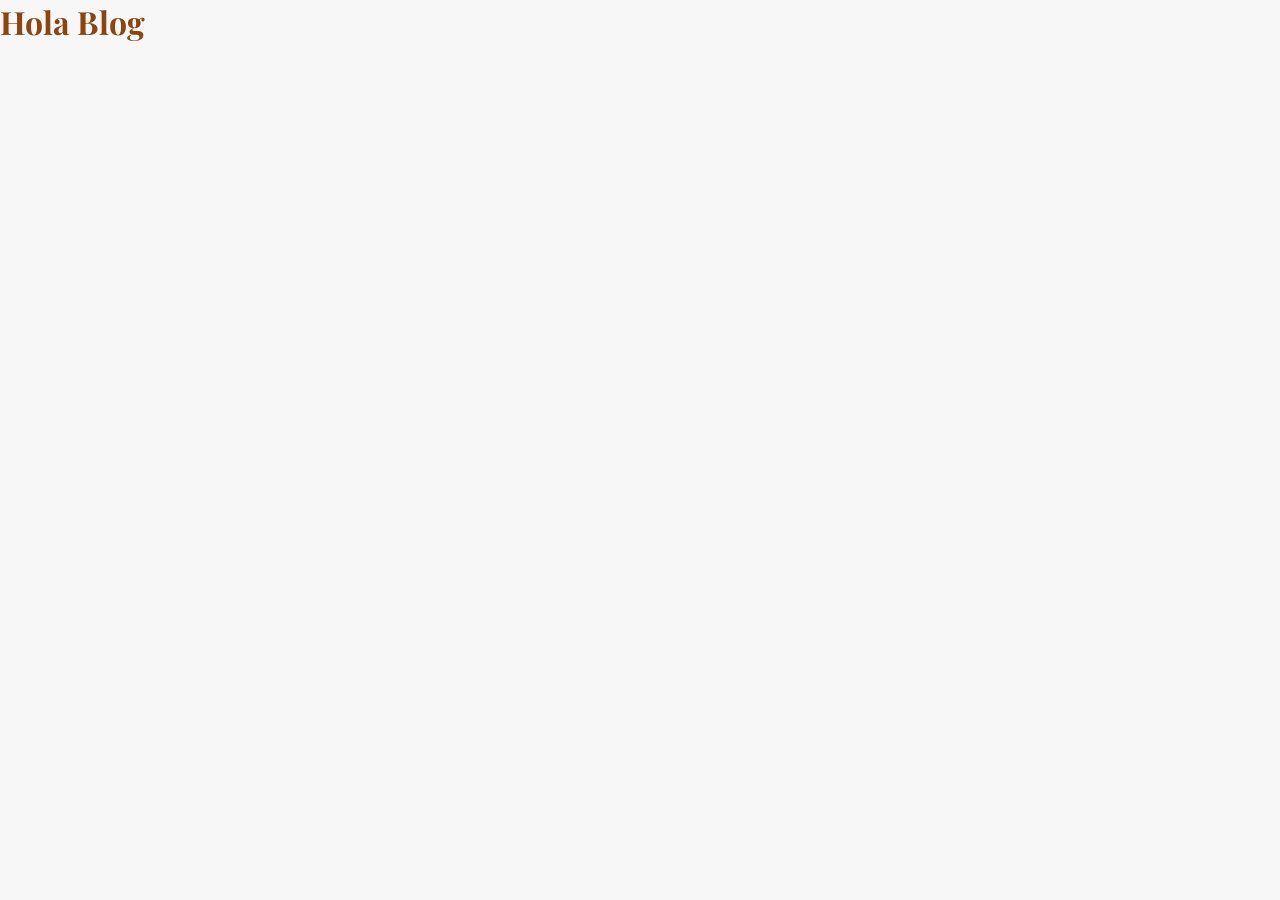
==== frontend/blog.html @ 18f4edf0 "feat: scaffold EV1 frontend pages Bare HTML skeletons for the 8 planned pages (index, productos, pro" ====
<html lang='es'>
<head>
    <meta charset='utf-8'>
    <meta name='viewport' content='width=device-width, initial-scale=1'>
    <title>Blog</title>
    <link rel='stylesheet' href='css/main.css'>
</head>
<body>
    <h1>Hola Blog</h1>
</body>
</html>
---- frontend/css/main.css ----
@import url('https://fonts.googleapis.com/css2?family=Montserrat:ital,wght@0,100..900;1,100..900&display=swap');
@import url('https://fonts.googleapis.com/css2?family=Montserrat:ital,wght@0,100..900;1,100..900&family=Playfair+Display:ital,wght@0,400..900;1,400..900&display=swap');

:root {
  --bg: #F7F7F7;
  --surface: #FFFFFF;
  --border: #E0DCCB;
  --danger: #B3261E;

  /* botones, enlaces, y elementos interactivos */
  --acc-ve: #2E8B57;
  --acc-ve-dark: #256E46;
  /* ofertas especiales y promociones */
  --acc-am: #FFD700;
  /* títulos y subtítulos */
  --acc-mc: #8B4513;

  --primary-font: 'Montserrat', sans-serif;
  --header-font: 'Playfair Display', serif;

  --primary-font-color: #333333;

  /* descripciones de productos y texto secundario */
  --secondary-font-color: #666666;

}

*, *::before, *::after {
    box-sizing: border-box;
}

body {
    margin: 0;
    background-color: var(--bg);
    color: var(--primary-font-color);
    font-family: var(--primary-font);
}

h1, h2, h3 {
    font-family: var(--header-font);
    color: var(--acc-mc);
    text-wrap: balance;
    margin: 0 0 0.5rem;
}

p {
    color: var(--primary-font-color);
    line-height: 1.55;
}

.descripcion, .txt-secundario {
    color: var(--secondary-font-color);
}

a {
    color: var(--acc-ve);
}

#sale, .promo {
    color: var(--acc-am);
}

.title, .subtitle {
    color: var(--acc-mc);
}

.container {
    width: min(1100px, 100% - 3rem);
    margin-inline: auto;
}

/* TODO: botones (.btn, .btn-primary, .btn-sm, .link-btn) */

/* TODO: encabezado (.site-header, .header-inner, .logo, .main-nav, .cart-count, .auth-actions) */

/* TODO: pie de página (.site-footer, .footer-inner, .footer-brand) */

/* TODO: hero de portada (.hero, .hero-inner, .eyebrow) */

/* TODO: categorías / misión-visión (.grid-categorias, .categoria-card, .mision-vision) */

/* TODO: catálogo de productos (.filtros, .grid-productos, .producto-card, .producto-info) */

/* TODO: detalle de producto (.detalle-producto, .detalle-imagen, .form-agregar-carrito) */

/* TODO: formularios (.formulario-pagina, .formulario, .campo, .error, .form-mensaje) */

/* TODO: carrito (.carrito-lista, .carrito-item, .carrito-resumen, .carrito-total, .btn-quitar) */

/* TODO: mapa de tiendas en Nosotros (.mapa) */

/* TODO: responsive (media query para detalle de producto y carrito en pantallas chicas) */
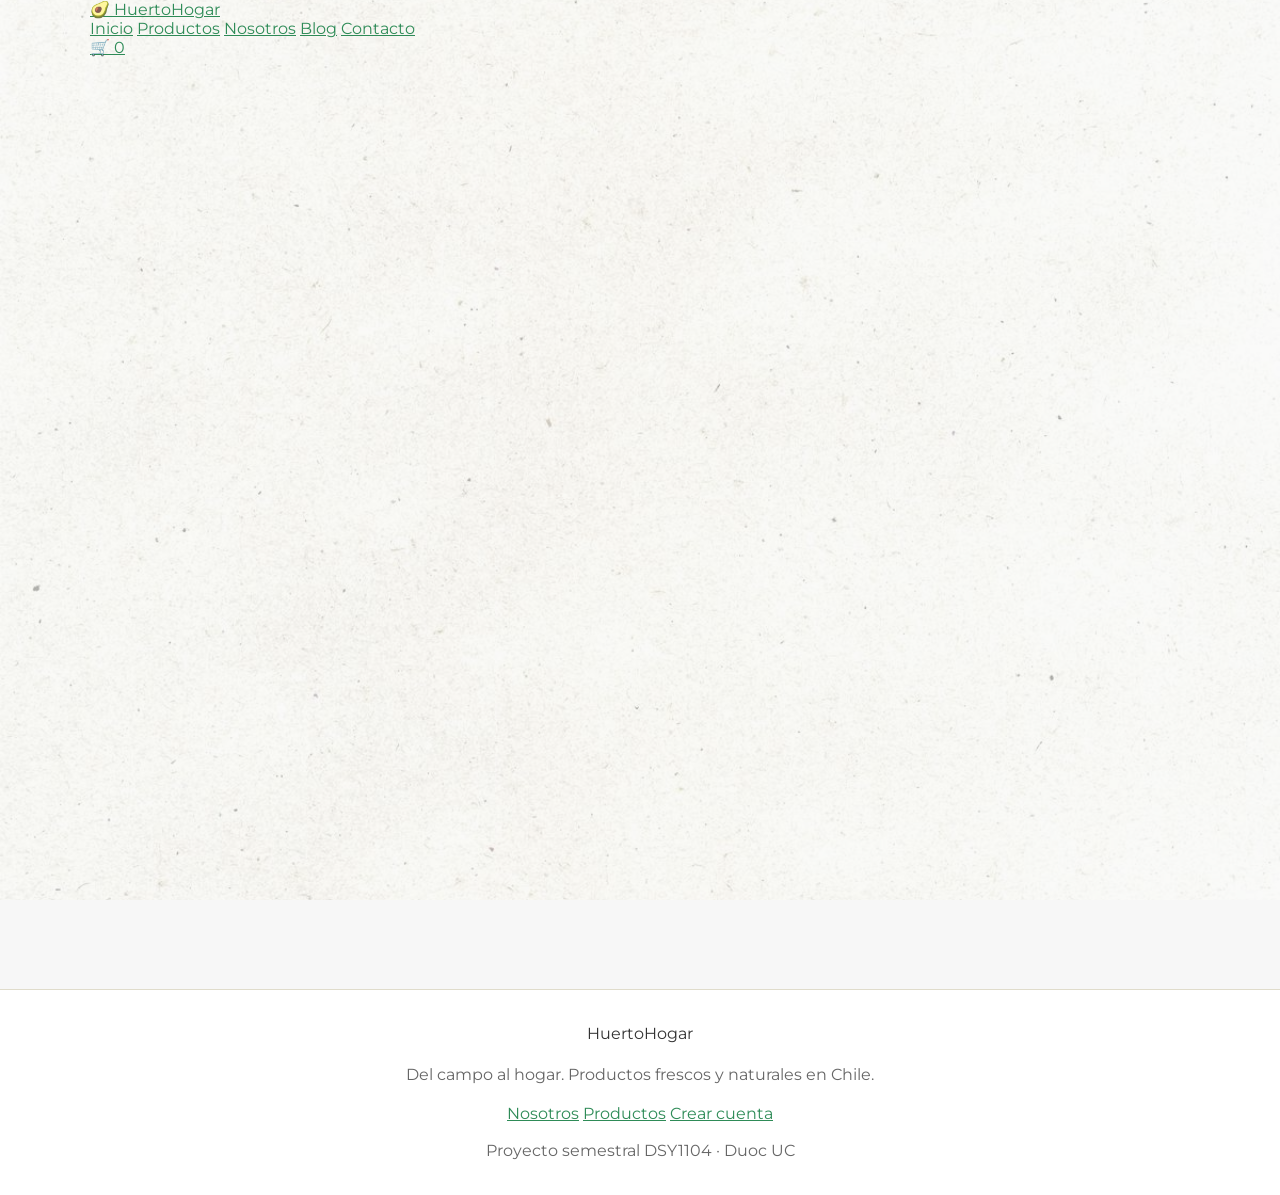
==== commit 94f04631: "feat: load shared header and footer from partials on every page Single source of truth for the site " ====
--- a/frontend/blog.html
+++ b/frontend/blog.html
@@ -1,11 +1,24 @@
-<html lang='es'>
+<!DOCTYPE html>
+<html lang="es">
+
 <head>
-    <meta charset='utf-8'>
-    <meta name='viewport' content='width=device-width, initial-scale=1'>
-    <title>Blog</title>
-    <link rel='stylesheet' href='css/main.css'>
+    <meta charset="utf-8">
+    <meta name="viewport" content="width=device-width, initial-scale=1">
+    <title>Blog — HuertoHogar</title>
+    <link rel="stylesheet" href="css/main.css">
 </head>
-<body>
-    <h1>Hola Blog</h1>
+
+<body data-page="blog">
+    <div data-parcial="header"></div>
+
+    <main class="container">
+        <!-- TODO: artículos sobre alimentación saludable y sostenibilidad (enunciado p.3) -->
+    </main>
+
+    <div data-parcial="footer"></div>
+
+    <script src="js/carrito.js"></script>
+    <script src="js/layout.js"></script>
 </body>
-</html>+
+</html>
--- a/frontend/css/main.css
+++ b/frontend/css/main.css
@@ -1,72 +1,113 @@
-@import url('https://fonts.googleapis.com/css2?family=Montserrat:ital,wght@0,100..900;1,100..900&display=swap');
-@import url('https://fonts.googleapis.com/css2?family=Montserrat:ital,wght@0,100..900;1,100..900&family=Playfair+Display:ital,wght@0,400..900;1,400..900&display=swap');
+@import url("https://fonts.googleapis.com/css2?family=Montserrat:ital,wght@0,100..900;1,100..900&display=swap");
+@import url("https://fonts.googleapis.com/css2?family=Montserrat:ital,wght@0,100..900;1,100..900&family=Playfair+Display:ital,wght@0,400..900;1,400..900&display=swap");
 
 :root {
-  --bg: #F7F7F7;
-  --surface: #FFFFFF;
-  --border: #E0DCCB;
-  --danger: #B3261E;
+  --bg: #f7f7f7;
+  --bg-texture: url("../img/bg-texture.jpg");
+  --surface: #ffffff;
+  --border: #e0dccb;
+  --danger: #b3261e;
 
   /* botones, enlaces, y elementos interactivos */
-  --acc-ve: #2E8B57;
-  --acc-ve-dark: #256E46;
+  --acc-ve: #2e8b57;
+  --acc-ve-dark: #256e46;
   /* ofertas especiales y promociones */
-  --acc-am: #FFD700;
+  --acc-am: #ffd700;
   /* títulos y subtítulos */
-  --acc-mc: #8B4513;
+  --acc-mc: #8b4513;
 
-  --primary-font: 'Montserrat', sans-serif;
-  --header-font: 'Playfair Display', serif;
+  --primary-font: "Montserrat", sans-serif;
+  --header-font: "Playfair Display", serif;
 
   --primary-font-color: #333333;
 
   /* descripciones de productos y texto secundario */
   --secondary-font-color: #666666;
-
 }
 
-*, *::before, *::after {
-    box-sizing: border-box;
+*,
+*::before,
+*::after {
+  box-sizing: border-box;
+}
+
+body::before {
+  content: "";
+  position: fixed;
+  top: 0;
+  left: 0;
+  width: 100%;
+  height: 100%;
+  background-image: var(--bg-texture);
+  background-size: cover;
+  background-position: center;
+  opacity: 0.4;
+  z-index: -1;
 }
 
 body {
-    margin: 0;
-    background-color: var(--bg);
-    color: var(--primary-font-color);
-    font-family: var(--primary-font);
+  margin: 0;
+  background-color: var(--bg);
+  color: var(--primary-font-color);
+  font-family: var(--primary-font);
 }
 
-h1, h2, h3 {
-    font-family: var(--header-font);
-    color: var(--acc-mc);
-    text-wrap: balance;
-    margin: 0 0 0.5rem;
+main {
+  display: flex;
+  flex-direction: column;
+  min-height: 100vh;
+}
+
+h1,
+h2,
+h3 {
+  font-family: var(--header-font);
+  color: var(--acc-mc);
+  text-wrap: balance;
+  margin: 0 0 0.5rem;
 }
 
 p {
-    color: var(--primary-font-color);
-    line-height: 1.55;
+  color: var(--primary-font-color);
+  line-height: 1.55;
+  text-wrap: pretty;
 }
 
-.descripcion, .txt-secundario {
-    color: var(--secondary-font-color);
+.descripcion,
+.txt-secundario {
+  color: var(--secondary-font-color);
 }
 
 a {
-    color: var(--acc-ve);
+  color: var(--acc-ve);
 }
 
-#sale, .promo {
-    color: var(--acc-am);
+#sale,
+.promo {
+  color: var(--acc-am);
 }
 
-.title, .subtitle {
-    color: var(--acc-mc);
+.title,
+.subtitle {
+  color: var(--acc-mc);
 }
 
 .container {
-    width: min(1100px, 100% - 3rem);
-    margin-inline: auto;
+  width: min(1100px, 100% - 3rem);
+  margin-inline: auto;
+}
+
+/* Texto solo para lectores de pantalla: da nombre a una sección sin mostrarlo. */
+.visualmente-oculto {
+  position: absolute;
+  width: 1px;
+  height: 1px;
+  margin: -1px;
+  padding: 0;
+  overflow: hidden;
+  clip-path: inset(50%);
+  white-space: nowrap;
+  border: 0;
 }
 
 /* TODO: botones (.btn, .btn-primary, .btn-sm, .link-btn) */
@@ -74,13 +115,68 @@
 /* TODO: encabezado (.site-header, .header-inner, .logo, .main-nav, .cart-count, .auth-actions) */
 
 /* TODO: pie de página (.site-footer, .footer-inner, .footer-brand) */
+footer,
+.site-footer {
+  background-color: var(--surface);
+  margin-top: 2rem;
+  border-top: 1px solid var(--border);
+  padding: 1rem 0;
+  text-align: center;
+  width: 100%;
+  color: var(--secondary-font-color);
+}
 
 /* TODO: hero de portada (.hero, .hero-inner, .eyebrow) */
 
 /* TODO: categorías / misión-visión (.grid-categorias, .categoria-card, .mision-vision) */
 
+.mision-vision {
+  display: flex;
+  flex-direction: column;
+  gap: 1rem;
+  margin-top: 2rem;
+  text-wrap: pretty;
+}
 /* TODO: catálogo de productos (.filtros, .grid-productos, .producto-card, .producto-info) */
+.filtros {
+  display: flex;
+  gap: 1rem;
+  margin-bottom: 1rem;
+}
 
+.categoria {
+    text-transform: capitalize;
+}
+
+.grid-productos {
+  display: grid;
+  grid-template-columns: repeat(auto-fill, minmax(200px, 1fr));
+  gap: 2rem;
+  margin-top: 1rem;
+}
+
+.producto-card {
+  background-color: var(--surface);
+  border: 1px solid var(--border);
+  padding: 1rem;
+  text-align: center;
+  display: flex;
+  flex-direction: column;
+  justify-content: space-between;
+  width: max-content;
+  
+}
+
+.producto-card img {
+  max-width: 100%;
+  height: auto;
+  margin-bottom: 0.5rem;
+}
+
+.producto-info {
+  margin-top: 0.5rem;
+  text-align: left;
+}
 /* TODO: detalle de producto (.detalle-producto, .detalle-imagen, .form-agregar-carrito) */
 
 /* TODO: formularios (.formulario-pagina, .formulario, .campo, .error, .form-mensaje) */
@@ -89,4 +185,4 @@
 
 /* TODO: mapa de tiendas en Nosotros (.mapa) */
 
-/* TODO: responsive (media query para detalle de producto y carrito en pantallas chicas) */+/* TODO: responsive (media query para detalle de producto y carrito en pantallas chicas) */
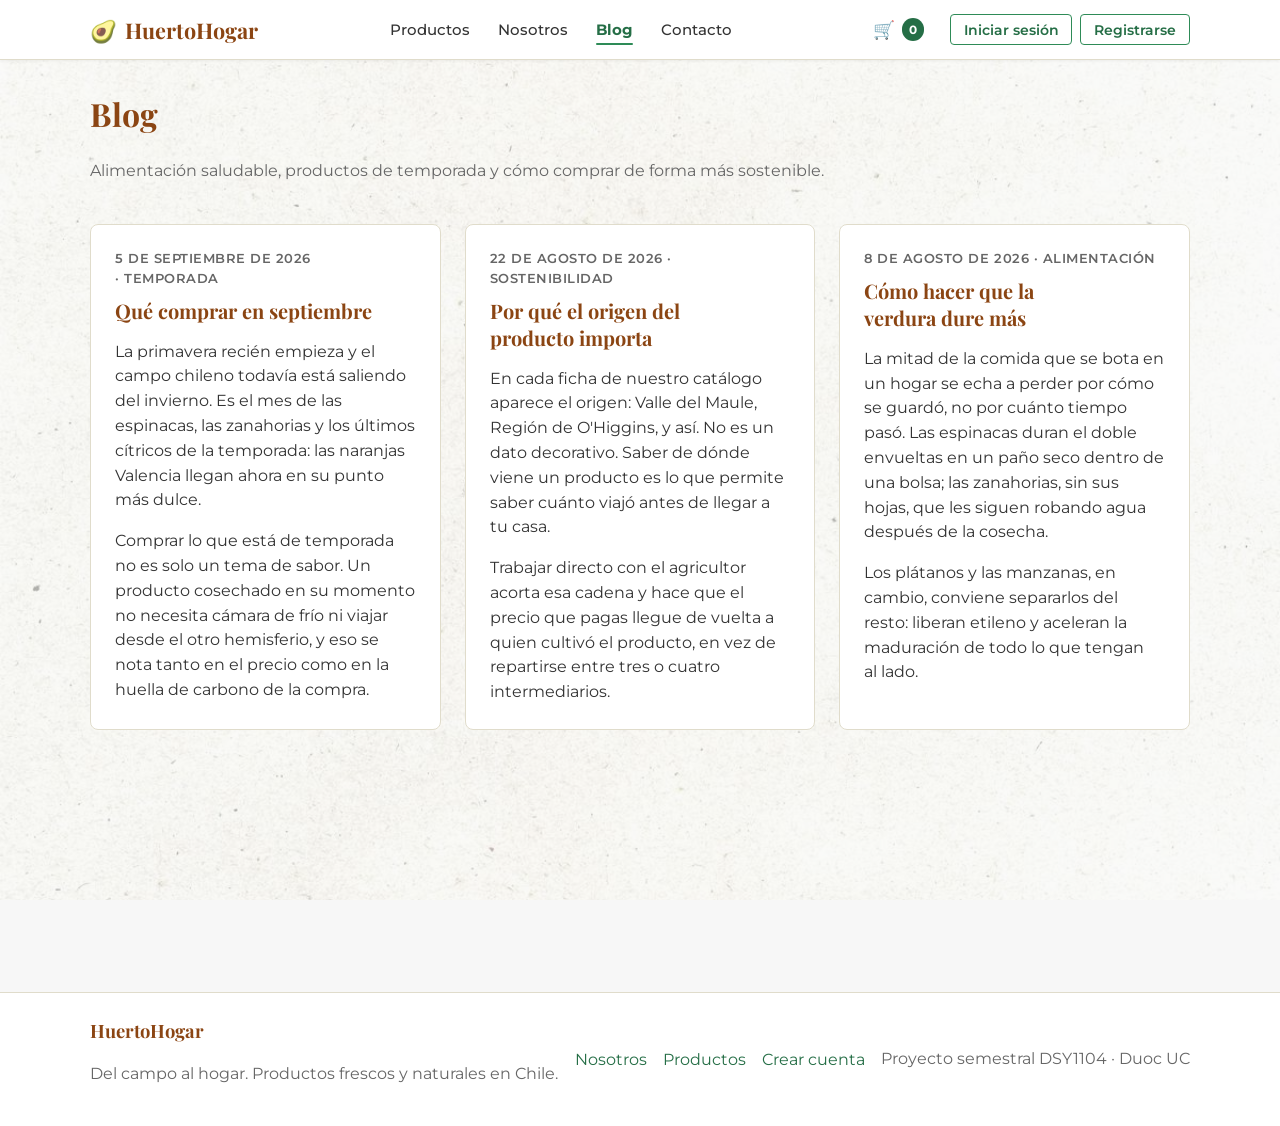
==== commit 42dcb17b: "feat(contenido): escribir las páginas de contacto y blog Las dos eran un <main> con un TODO adentro," ====
--- a/frontend/blog.html
+++ b/frontend/blog.html
@@ -11,8 +11,58 @@
 <body data-page="blog">
     <div data-parcial="header"></div>
 
-    <main class="container">
-        <!-- TODO: artículos sobre alimentación saludable y sostenibilidad (enunciado p.3) -->
+    <main class="container blog-pagina">
+        <h1>Blog</h1>
+        <p class="txt-secundario">Alimentación saludable, productos de temporada y
+            cómo comprar de forma más sostenible.</p>
+
+        <div class="grid-articulos">
+            <article class="articulo-card">
+                <p class="articulo-meta">
+                    <time datetime="2026-09-05">5 de septiembre de 2026</time>
+                    · Temporada
+                </p>
+                <h2>Qué comprar en septiembre</h2>
+                <p>La primavera recién empieza y el campo chileno todavía está saliendo
+                    del invierno. Es el mes de las espinacas, las zanahorias y los
+                    últimos cítricos de la temporada: las naranjas Valencia llegan
+                    ahora en su punto más dulce.</p>
+                <p>Comprar lo que está de temporada no es solo un tema de sabor. Un
+                    producto cosechado en su momento no necesita cámara de frío ni viajar
+                    desde el otro hemisferio, y eso se nota tanto en el precio como en
+                    la huella de carbono de la compra.</p>
+            </article>
+
+            <article class="articulo-card">
+                <p class="articulo-meta">
+                    <time datetime="2026-08-22">22 de agosto de 2026</time>
+                    · Sostenibilidad
+                </p>
+                <h2>Por qué el origen del producto importa</h2>
+                <p>En cada ficha de nuestro catálogo aparece el origen: Valle del Maule,
+                    Región de O'Higgins, y así. No es un dato decorativo. Saber de dónde
+                    viene un producto es lo que permite saber cuánto viajó antes de
+                    llegar a tu casa.</p>
+                <p>Trabajar directo con el agricultor acorta esa cadena y hace que el
+                    precio que pagas llegue de vuelta a quien cultivó el producto, en
+                    vez de repartirse entre tres o cuatro intermediarios.</p>
+            </article>
+
+            <article class="articulo-card">
+                <p class="articulo-meta">
+                    <time datetime="2026-08-08">8 de agosto de 2026</time>
+                    · Alimentación
+                </p>
+                <h2>Cómo hacer que la verdura dure más</h2>
+                <p>La mitad de la comida que se bota en un hogar se echa a perder por
+                    cómo se guardó, no por cuánto tiempo pasó. Las espinacas duran el
+                    doble envueltas en un paño seco dentro de una bolsa; las zanahorias,
+                    sin sus hojas, que les siguen robando agua después de la cosecha.</p>
+                <p>Los plátanos y las manzanas, en cambio, conviene separarlos del
+                    resto: liberan etileno y aceleran la maduración de todo lo que
+                    tengan al lado.</p>
+            </article>
+        </div>
     </main>
 
     <div data-parcial="footer"></div>
--- a/frontend/css/main.css
+++ b/frontend/css/main.css
@@ -110,11 +110,272 @@
   border: 0;
 }
 
-/* TODO: botones (.btn, .btn-primary, .btn-sm, .link-btn) */
-
-/* TODO: encabezado (.site-header, .header-inner, .logo, .main-nav, .cart-count, .auth-actions) */
-
-/* TODO: pie de página (.site-footer, .footer-inner, .footer-brand) */
+/* BOTONES
+   Verde esmeralda para la acción principal, según la propuesta visual del
+   enunciado ("botones, enlaces y elementos interactivos").
+   TODO: variantes .btn-sm y .link-btn cuando alguna pantalla las necesite. */
+.btn {
+  display: inline-block;
+  padding: 0.6rem 1.2rem;
+  border: 1px solid var(--acc-ve);
+  border-radius: 4px;
+  background: none;
+  color: var(--acc-ve-dark);
+  font-family: var(--primary-font);
+  font-size: 0.95rem;
+  font-weight: 600;
+  text-align: center;
+  text-decoration: none;
+  cursor: pointer;
+}
+
+.btn:hover {
+  background-color: rgb(46 139 87 / 0.1);
+}
+
+.btn:focus-visible {
+  outline: 2px solid var(--acc-ve-dark);
+  outline-offset: 2px;
+}
+
+.btn-primary {
+  border-color: var(--acc-ve);
+  background-color: var(--acc-ve);
+  color: #fff;
+}
+
+.btn-primary:hover {
+  border-color: var(--acc-ve-dark);
+  background-color: var(--acc-ve-dark);
+}
+
+/* ENCABEZADO
+   layout.js inyecta partials/header.html en las 10 páginas, así que este
+   bloque define el tono visual de todo el sitio.
+   Paleta del enunciado: verde esmeralda (#2E8B57) para lo interactivo,
+   marrón claro (#8B4513) para títulos, blanco suave de fondo. */
+.site-header {
+  position: sticky;
+  top: 0;
+  z-index: 10;
+  background-color: var(--surface);
+  border-bottom: 1px solid var(--border);
+  box-shadow: 0 1px 3px rgb(0 0 0 / 0.06);
+}
+
+/* .header-inner también lleva .container, que ya define el ancho y el centrado. */
+.header-inner {
+  display: flex;
+  align-items: center;
+  justify-content: space-between;
+  gap: 1.5rem;
+  padding: 0.75rem 0;
+}
+
+/* El logo es el título del sitio: usa la tipografía y el color que el
+   enunciado reserva para encabezados (Playfair Display + marrón claro). */
+.logo {
+  display: inline-flex;
+  align-items: center;
+  gap: 0.5rem;
+  font-family: var(--header-font);
+  font-size: 1.35rem;
+  font-weight: 700;
+  color: var(--acc-mc);
+  text-decoration: none;
+  white-space: nowrap;
+}
+
+.logo:hover {
+  color: var(--acc-ve-dark);
+}
+
+.logo:focus-visible {
+  outline: 2px solid var(--acc-ve-dark);
+  outline-offset: 4px;
+  border-radius: 4px;
+}
+
+.main-nav {
+  display: flex;
+  flex-wrap: wrap;
+  align-items: center;
+  gap: 0.25rem;
+}
+
+/* En reposo los enlaces van en gris oscuro: cinco enlaces en verde compiten
+   entre sí y con los botones "Agregar al carrito". El verde esmeralda queda
+   para el estado interactivo (hover/foco) y para la página actual, que es
+   donde el enunciado lo pide ("botones, enlaces y elementos interactivos"). */
+.main-nav a {
+  position: relative;
+  display: block;
+  padding: 0.5rem 0.75rem;
+  border-radius: 4px;
+  color: var(--primary-font-color);
+  font-size: 0.95rem;
+  font-weight: 500;
+  text-decoration: none;
+}
+
+.main-nav a:hover {
+  background-color: rgb(46 139 87 / 0.08);
+  color: var(--acc-ve-dark);
+}
+
+.main-nav a:focus-visible {
+  outline: 2px solid var(--acc-ve-dark);
+  outline-offset: 2px;
+}
+
+/* marcarNavActivo() (layout.js) pone .activo y aria-current en el enlace de la
+   página actual. El subrayado va con ::after y no con border-bottom para que
+   no empuje el texto medio pixel al activarse.
+   En index.html la clase cae en .logo, que no lleva subrayado: el logo ya se
+   distingue solo y aria-current basta para anunciarlo. */
+.main-nav a.activo {
+  color: var(--acc-ve-dark);
+  font-weight: 700;
+}
+
+.main-nav a.activo::after {
+  content: "";
+  position: absolute;
+  right: 0.75rem;
+  bottom: 0.15rem;
+  left: 0.75rem;
+  height: 2px;
+  border-radius: 2px;
+  background-color: var(--acc-ve);
+}
+
+.header-actions {
+  display: flex;
+  align-items: center;
+  gap: 1rem;
+}
+
+.cart-link {
+  display: inline-flex;
+  align-items: center;
+  gap: 0.4rem;
+  padding: 0.4rem 0.6rem;
+  border-radius: 4px;
+  font-size: 1.1rem;
+  line-height: 1;
+  text-decoration: none;
+}
+
+.cart-link:hover {
+  background-color: rgb(46 139 87 / 0.08);
+}
+
+.cart-link:focus-visible {
+  outline: 2px solid var(--acc-ve-dark);
+  outline-offset: 2px;
+}
+
+/* Contador del carrito, lo actualiza actualizarBadgeCarrito() (layout.js).
+   Va en verde oscuro y no en esmeralda: sobre #2E8B57 el texto blanco chico
+   no alcanza el contraste 4.5:1 que pide WCAG. */
+.cart-count {
+  display: inline-grid;
+  place-items: center;
+  min-width: 1.4rem;
+  height: 1.4rem;
+  padding: 0 0.35rem;
+  border-radius: 999px;
+  background-color: var(--acc-ve-dark);
+  color: #fff;
+  font-family: var(--primary-font);
+  font-size: 0.75rem;
+  font-weight: 700;
+}
+
+/* Lo llena actualizarAcciones() (layout.js): "Iniciar sesión / Registrarse"
+   sin sesión, o el nombre del usuario + "Cerrar sesión" con sesión. Mientras
+   siga vacío, :empty lo saca del flex para que no deje un hueco al lado del
+   carrito. */
+.auth-actions {
+  display: flex;
+  align-items: center;
+  gap: 0.5rem;
+}
+
+.auth-actions:empty {
+  display: none;
+}
+
+.auth-actions a,
+.auth-actions button {
+  padding: 0.4rem 0.8rem;
+  border: 1px solid var(--acc-ve);
+  border-radius: 4px;
+  background: none;
+  color: var(--acc-ve-dark);
+  font-family: var(--primary-font);
+  font-size: 0.85rem;
+  font-weight: 600;
+  white-space: nowrap;
+  text-decoration: none;
+  cursor: pointer;
+}
+
+.auth-actions a:hover,
+.auth-actions button:hover {
+  background-color: var(--acc-ve);
+  color: #fff;
+}
+
+.auth-actions a:focus-visible,
+.auth-actions button:focus-visible {
+  outline: 2px solid var(--acc-ve-dark);
+  outline-offset: 2px;
+}
+
+/* El carrito y los enlaces de sesión también llevan data-nav, así que
+   marcarNavActivo() les pone .activo en carrito.html, login.html,
+   registro.html y perfil.html. No usan el subrayado del menú: son botones,
+   no ítems de navegación, y se marcan reforzando el fondo. */
+.cart-link.activo,
+.auth-actions a.activo {
+  background-color: rgb(46 139 87 / 0.12);
+}
+
+.auth-actions a.activo {
+  border-color: var(--acc-ve-dark);
+}
+
+/* Bajo 760px los tres bloques no caben en una línea: el encabezado pasa a dos
+   filas (logo + carrito arriba, navegación abajo). No se usa menú hamburguesa
+   porque exigiría JavaScript nuevo y cinco enlaces caben igual. Es el mismo
+   punto de quiebre del carrito, para no multiplicar breakpoints. */
+@media (max-width: 760px) {
+  .header-inner {
+    flex-wrap: wrap;
+    gap: 0.5rem 1rem;
+  }
+
+  .logo {
+    font-size: 1.15rem;
+  }
+
+  .main-nav {
+    order: 3;
+    width: 100%;
+    justify-content: center;
+    padding-top: 0.5rem;
+    border-top: 1px solid var(--border);
+  }
+
+  .main-nav a {
+    padding: 0.5rem 0.6rem;
+    font-size: 0.9rem;
+  }
+}
+
+/* PIE DE PÁGINA
+   layout.js lo inyecta en las 10 páginas desde partials/footer.html. */
 footer,
 .site-footer {
   background-color: var(--surface);
@@ -126,9 +387,155 @@
   color: var(--secondary-font-color);
 }
 
-/* TODO: hero de portada (.hero, .hero-inner, .eyebrow) */
-
-/* TODO: categorías / misión-visión (.grid-categorias, .categoria-card, .mision-vision) */
+/* En pantalla ancha las tres partes del pie van en fila; el centrado de
+   .site-footer sigue mandando cuando se apilan en móvil. */
+.footer-inner {
+  display: flex;
+  flex-wrap: wrap;
+  justify-content: space-between;
+  align-items: center;
+  gap: 1rem;
+  padding-block: 0.5rem;
+  text-align: left;
+}
+
+.footer-brand {
+  margin: 0;
+  font-family: var(--header-font);
+  font-size: 1.15rem;
+  font-weight: 700;
+  color: var(--acc-mc);
+}
+
+.footer-inner nav {
+  display: flex;
+  flex-wrap: wrap;
+  gap: 1rem;
+}
+
+.footer-inner a {
+  color: var(--acc-ve-dark);
+  text-decoration: none;
+}
+
+.footer-inner a:hover {
+  text-decoration: underline;
+}
+
+.footer-inner a:focus-visible {
+  outline: 2px solid var(--acc-ve-dark);
+  outline-offset: 2px;
+}
+
+@media (max-width: 640px) {
+  .footer-inner {
+    flex-direction: column;
+    text-align: center;
+  }
+}
+
+/* PORTADA
+   El hero es lo primero que se ve del sitio, así que carga el tono: verde de
+   marca, tipografía de titulares y una sola acción. */
+.hero {
+  background-color: var(--surface);
+  border-bottom: 1px solid var(--border);
+}
+
+.hero-inner {
+  padding-block: 4rem;
+  max-width: 720px;
+  margin-inline: auto;
+  text-align: center;
+}
+
+.eyebrow {
+  margin: 0 0 0.5rem;
+  color: var(--acc-ve-dark);
+  font-size: 0.85rem;
+  font-weight: 700;
+  text-transform: uppercase;
+  letter-spacing: 0.12em;
+}
+
+.hero-inner h1 {
+  font-size: clamp(2rem, 5vw, 2.75rem);
+}
+
+.hero-lead {
+  margin: 0 0 1.75rem;
+  color: var(--secondary-font-color);
+  font-size: 1.1rem;
+}
+
+/* CATEGORÍAS DESTACADAS
+   auto-fit + minmax reparte las 4 categorías sin media queries: cuatro en fila
+   en escritorio, dos en tablet y una en teléfono. */
+.categorias {
+  padding-block: 3rem;
+}
+
+.grid-categorias {
+  display: grid;
+  grid-template-columns: repeat(auto-fit, minmax(220px, 1fr));
+  gap: 1.5rem;
+  margin-top: 1.5rem;
+}
+
+.categoria-card {
+  display: flex;
+  flex-direction: column;
+  border: 1px solid var(--border);
+  border-radius: 8px;
+  overflow: hidden;
+  background-color: var(--surface);
+  color: inherit;
+  text-decoration: none;
+  transition: transform 0.15s ease, box-shadow 0.15s ease;
+}
+
+.categoria-card:hover {
+  transform: translateY(-3px);
+  box-shadow: 0 6px 16px rgb(51 51 51 / 0.12);
+}
+
+.categoria-card:focus-visible {
+  outline: 2px solid var(--acc-ve-dark);
+  outline-offset: 2px;
+}
+
+.categoria-card img {
+  width: 100%;
+  height: 150px;
+  object-fit: cover;
+}
+
+.categoria-card-texto {
+  display: flex;
+  flex-direction: column;
+  flex-grow: 1;
+  padding: 1rem;
+}
+
+.categoria-card h3 {
+  margin-bottom: 0.35rem;
+  font-size: 1.1rem;
+}
+
+.categoria-card p {
+  margin: 0;
+  color: var(--secondary-font-color);
+  font-size: 0.9rem;
+}
+
+/* La cuenta de productos va al fondo de la tarjeta: con descripciones de
+   distinto largo, `margin-top: auto` las deja todas a la misma altura. */
+.categoria-card-cuenta {
+  margin-top: auto;
+  padding-top: 0.75rem;
+  color: var(--acc-ve-dark);
+  font-weight: 600;
+}
 
 .mision-vision {
   display: flex;
@@ -137,11 +544,45 @@
   margin-top: 2rem;
   text-wrap: pretty;
 }
-/* TODO: catálogo de productos (.filtros, .grid-productos, .producto-card, .producto-info) */
+
 .filtros {
   display: flex;
-  gap: 1rem;
-  margin-bottom: 1rem;
+  flex-wrap: wrap;
+  gap: 0.75rem;
+  margin-bottom: 1.5rem;
+}
+
+/* Los filtros son botones de verdad (aplicarFiltro() no recarga la página), así
+   que se estilan como pastillas para que no se lean como el botón de acción
+   principal del sitio. */
+.filtros button {
+  padding: 0.45rem 1rem;
+  border: 1px solid var(--border);
+  border-radius: 999px;
+  background-color: var(--surface);
+  color: var(--primary-font-color);
+  font-family: var(--primary-font);
+  font-size: 0.9rem;
+  cursor: pointer;
+}
+
+.filtros button:hover {
+  border-color: var(--acc-ve);
+  color: var(--acc-ve-dark);
+}
+
+.filtros button:focus-visible {
+  outline: 2px solid var(--acc-ve-dark);
+  outline-offset: 2px;
+}
+
+/* aplicarFiltro() marca con .activo el filtro vigente. Sin esta regla la clase
+   se agregaba y se quitaba sin que se notara nada en pantalla. */
+.filtros button.activo {
+  border-color: var(--acc-ve);
+  background-color: var(--acc-ve);
+  color: #fff;
+  font-weight: 600;
 }
 
 .categoria {
@@ -176,13 +617,645 @@
 .producto-info {
   margin-top: 0.5rem;
   text-align: left;
-}
-/* TODO: detalle de producto (.detalle-producto, .detalle-imagen, .form-agregar-carrito) */
-
-/* TODO: formularios (.formulario-pagina, .formulario, .campo, .error, .form-mensaje) */
-
-/* TODO: carrito (.carrito-lista, .carrito-item, .carrito-resumen, .carrito-total, .btn-quitar) */
-
-/* TODO: mapa de tiendas en Nosotros (.mapa) */
-
-/* TODO: responsive (media query para detalle de producto y carrito en pantallas chicas) */
+  text-transform: capitalize;
+}
+/* DETALLE DE PRODUCTO (producto.html)
+   Dos columnas: la foto a la izquierda con ancho tope, el texto y el formulario
+   a la derecha. El enunciado pide mostrar precio, descripción, origen y
+   disponibilidad, y la foto es el gancho ("imágenes de alta resolución"). */
+.detalle-pagina {
+  padding-block: 1.5rem 2rem;
+}
+
+.volver {
+  margin: 0 0 1rem;
+  font-size: 0.9rem;
+}
+
+.detalle-producto {
+  display: grid;
+  grid-template-columns: minmax(0, 22rem) minmax(0, 1fr);
+  gap: 2rem;
+  align-items: start;
+  padding: 1.5rem;
+  border: 1px solid var(--border);
+  border-radius: 6px;
+  background-color: var(--surface);
+}
+
+.detalle-imagen img {
+  display: block;
+  width: 100%;
+  height: auto;
+  border-radius: 4px;
+}
+
+.detalle-categoria {
+  margin: 0 0 0.25rem;
+  color: var(--acc-ve-dark);
+  font-size: 0.8rem;
+  font-weight: 700;
+  text-transform: uppercase;
+  letter-spacing: 0.05em;
+}
+
+.detalle-precio {
+  margin: 0 0 1rem;
+  color: var(--acc-ve-dark);
+  font-size: 1.5rem;
+  font-weight: 700;
+}
+
+.detalle-unidad {
+  color: var(--secondary-font-color);
+  font-size: 0.9rem;
+  font-weight: 400;
+}
+
+/* Ficha de datos: la etiqueta a la izquierda en ancho fijo y el valor al lado,
+   que se lee más rápido que "Origen: ..." suelto dentro de un párrafo. */
+.detalle-datos {
+  display: grid;
+  grid-template-columns: 8rem minmax(0, 1fr);
+  gap: 0.4rem 1rem;
+  margin: 1.25rem 0;
+  padding: 1rem 0;
+  border-block: 1px solid var(--border);
+  font-size: 0.9rem;
+}
+
+.detalle-datos dt {
+  color: var(--acc-mc);
+  font-weight: 700;
+}
+
+.detalle-datos dd {
+  margin: 0;
+  color: var(--secondary-font-color);
+}
+
+/* El campo de cantidad no necesita ocupar todo el ancho: es un número corto. */
+.form-agregar-carrito {
+  display: flex;
+  flex-wrap: wrap;
+  align-items: end;
+  gap: 1rem;
+}
+
+.form-agregar-carrito .campo {
+  width: 7rem;
+}
+
+.form-agregar-carrito .form-mensaje {
+  width: 100%;
+  margin: 0;
+}
+
+/* Producto sin precio publicado (PO003, PL001): el formulario queda visible
+   pero inerte, para que se entienda que no es un error de la página. */
+.form-agregar-carrito input:disabled,
+.form-agregar-carrito button:disabled {
+  opacity: 0.55;
+  cursor: not-allowed;
+}
+
+/* Código inexistente o ausente en la URL. */
+.detalle-vacio {
+  padding: 2.5rem 1.5rem;
+  border: 1px solid var(--border);
+  border-radius: 6px;
+  background-color: var(--surface);
+  text-align: center;
+}
+
+.detalle-vacio .btn {
+  margin-top: 1rem;
+}
+
+/* El nombre de la tarjeta del catálogo es el enlace al detalle. */
+.producto-nombre {
+  color: var(--acc-mc);
+  text-decoration: none;
+}
+
+.producto-nombre:hover {
+  color: var(--acc-ve-dark);
+  text-decoration: underline;
+}
+
+.producto-nombre:focus-visible {
+  outline: 2px solid var(--acc-ve-dark);
+  outline-offset: 2px;
+}
+
+/* FORMULARIOS (registro, login, perfil)
+   Columna angosta y centrada: son formularios cortos y una línea de 1100px de
+   ancho es incómoda de leer y de completar. Por eso estas páginas NO usan
+   .container, que es bastante más ancho. */
+.formulario-pagina {
+  width: min(34rem, 100% - 3rem);
+  margin-inline: auto;
+  padding-block: 2rem;
+}
+
+.formulario {
+  display: flex;
+  flex-direction: column;
+  gap: 1rem;
+  padding: 1.5rem;
+  border: 1px solid var(--border);
+  border-radius: 6px;
+  background-color: var(--surface);
+}
+
+.campo {
+  display: flex;
+  flex-direction: column;
+  gap: 0.3rem;
+}
+
+.campo label {
+  color: var(--primary-font-color);
+  font-size: 0.85rem;
+  font-weight: 600;
+}
+
+.campo input,
+.campo textarea,
+.campo select {
+  padding: 0.55rem 0.7rem;
+  border: 1px solid var(--border);
+  border-radius: 4px;
+  background-color: var(--bg);
+  color: var(--primary-font-color);
+  font-family: var(--primary-font);
+  font-size: 0.95rem;
+}
+
+.campo input:focus-visible,
+.campo textarea:focus-visible,
+.campo select:focus-visible {
+  border-color: var(--acc-ve);
+  outline: 2px solid var(--acc-ve);
+  outline-offset: 1px;
+}
+
+/* El correo en perfil.html: se muestra pero no se edita. */
+.campo input[readonly] {
+  color: var(--secondary-font-color);
+  cursor: not-allowed;
+}
+
+/* Campo rechazado por mostrarError() (validaciones.js). El borde rojo no es la
+   única señal: debajo queda el texto del <p class="error"> y el atributo
+   aria-invalid, porque el color por sí solo no sirve para daltonismo ni para
+   un lector de pantalla. */
+.campo input.invalido,
+.campo textarea.invalido {
+  border-color: var(--danger);
+}
+
+.ayuda {
+  margin: 0;
+  font-size: 0.8rem;
+}
+
+.error {
+  margin: 0;
+  color: var(--danger);
+  font-size: 0.8rem;
+}
+
+/* Sin texto no ocupan lugar: así el formulario no salta al aparecer un error. */
+.error:empty,
+.form-mensaje:empty {
+  display: none;
+}
+
+/* Mensaje general del formulario: el que no pertenece a un campo puntual
+   (credenciales incorrectas, datos guardados, sesión faltante). */
+.form-mensaje {
+  margin: 0 0 1rem;
+  padding: 0.7rem 0.9rem;
+  border-radius: 4px;
+  font-size: 0.9rem;
+}
+
+.form-mensaje.alerta {
+  border: 1px solid var(--danger);
+  background-color: rgb(179 38 30 / 0.08);
+  color: var(--danger);
+}
+
+.form-mensaje.exito {
+  border: 1px solid var(--acc-ve);
+  background-color: rgb(46 139 87 / 0.1);
+  color: var(--acc-ve-dark);
+}
+
+/* El mensaje que va DENTRO del <form> no necesita margen inferior propio:
+   el gap del flex ya separa. */
+.formulario .form-mensaje {
+  margin-bottom: 0;
+}
+
+.form-pie {
+  margin: 0;
+  color: var(--secondary-font-color);
+  font-size: 0.9rem;
+}
+
+/* ---- Carrito ------------------------------------------------------------ */
+
+/* El encabezado y las filas comparten estas columnas. Se declaran una sola vez
+   acá y se heredan hacia abajo, así no se pueden desalinear por accidente. */
+.carrito-lista {
+  --carrito-columnas: minmax(0, 1fr) 9.5rem 5rem 7rem 2.25rem 2.25rem 5rem;
+  list-style: none;
+  margin: 0;
+  padding: 0;
+}
+
+.carrito-header,
+.carrito-item {
+  display: grid;
+  grid-template-columns: var(--carrito-columnas);
+  align-items: center;
+  gap: 0.75rem;
+  padding: 0.75rem 0.25rem;
+}
+
+/* Fila de títulos: no es un dato, así que no lleva fondo ni borde de fila. */
+.carrito-header {
+  font-size: 0.75rem;
+  font-weight: 700;
+  text-transform: uppercase;
+  letter-spacing: 0.05em;
+  color: var(--acc-mc);
+  border-bottom: 2px solid var(--acc-mc);
+  padding-bottom: 0.4rem;
+}
+
+/* "Acciones" rotula de una sola vez las tres columnas de botones. */
+.carrito-header span:last-child {
+  grid-column: span 3;
+  text-align: center;
+}
+
+.carrito-item {
+  border-bottom: 1px solid var(--border);
+  background-color: var(--surface);
+}
+
+.carrito-item:last-child {
+  border-bottom: none;
+}
+
+.carrito-item span {
+  color: var(--secondary-font-color);
+  white-space: nowrap;
+  overflow: hidden;
+  text-overflow: ellipsis;
+}
+
+/* Nombre del producto: la única columna que crece y se encoge (minmax(0, 1fr)). */
+.carrito-item span:first-child {
+  color: var(--primary-font-color);
+  font-weight: 600;
+}
+
+/* Subtotal. */
+.carrito-item span:last-of-type {
+  color: var(--acc-ve-dark);
+  font-weight: 600;
+}
+
+/* Precio y subtotal a la derecha, cantidad al centro: los números se leen
+   mejor alineados, y el encabezado tiene que seguir la misma regla. */
+.carrito-header span:nth-child(2),
+.carrito-header span:nth-child(4),
+.carrito-item span:nth-child(2),
+.carrito-item span:nth-child(4) {
+  text-align: right;
+}
+
+.carrito-header span:nth-child(3),
+.carrito-item span:nth-child(3) {
+  text-align: center;
+}
+
+.carrito-item button {
+  font-family: var(--primary-font);
+  font-size: 0.85rem;
+  background: none;
+  border: 1px solid var(--acc-ve);
+  color: var(--acc-ve-dark);
+  border-radius: 4px;
+  padding: 0.25rem 0;
+  width: 100%;
+  cursor: pointer;
+}
+
+.carrito-item button:hover {
+  background-color: var(--acc-ve);
+  color: #fff;
+}
+
+.carrito-item button:focus-visible {
+  outline: 2px solid var(--acc-ve-dark);
+  outline-offset: 2px;
+}
+
+/* Los botones ocupan el 100% de su columna y las columnas tienen ancho fijo:
+   así el encabezado no se puede desalinear (con `auto` cada fila calculaba su
+   propio ancho y la columna 1fr absorbía la diferencia). */
+.carrito-item button[data-qty] {
+  font-weight: 700;
+}
+
+/* "Quitar" borra algo: rojo, distinto de + y -. */
+.carrito-item button:not([data-qty]) {
+  border-color: var(--danger);
+  color: var(--danger);
+}
+
+.carrito-item button:not([data-qty]):hover {
+  background-color: var(--danger);
+  color: #fff;
+}
+
+/* RESUMEN Y BOLETA
+   El resumen cierra la lista: mismo ancho, pegado abajo y alineado a la
+   derecha, que es donde queda la columna "Subtotal" de cada fila. */
+.carrito-pagina {
+  max-width: 900px;
+  padding-block: 2rem 3rem;
+}
+
+.carrito-vacio {
+  color: var(--secondary-font-color);
+}
+
+.carrito-resumen {
+  margin-top: 1.5rem;
+  padding: 1.25rem;
+  border: 1px solid var(--border);
+  border-radius: 6px;
+  background-color: var(--surface);
+}
+
+.carrito-total {
+  margin: 0 0 1rem;
+  font-family: var(--header-font);
+  font-size: 1.35rem;
+  font-weight: 700;
+  color: var(--acc-mc);
+  text-align: right;
+}
+
+.carrito-total span {
+  color: var(--acc-ve-dark);
+}
+
+/* Confirmar es la acción principal, así que va última y en verde sólido:
+   en lectura de izquierda a derecha el botón destacado queda al final. */
+.carrito-acciones {
+  display: flex;
+  flex-wrap: wrap;
+  justify-content: flex-end;
+  gap: 0.75rem;
+}
+
+.comprobante {
+  margin-top: 2rem;
+  padding: 1.5rem;
+  border: 1px solid var(--acc-ve);
+  border-radius: 6px;
+  background-color: var(--surface);
+}
+
+.comprobante-folio {
+  color: var(--secondary-font-color);
+}
+
+.comprobante-tabla {
+  width: 100%;
+  margin: 1rem 0 1.5rem;
+  border-collapse: collapse;
+  font-size: 0.95rem;
+}
+
+.comprobante-tabla th,
+.comprobante-tabla td {
+  padding: 0.5rem 0.6rem;
+  border-bottom: 1px solid var(--border);
+  text-align: left;
+}
+
+/* Cantidad, precio y subtotal son números: a la derecha se comparan mejor. */
+.comprobante-tabla th:not(:first-child),
+.comprobante-tabla td:not(:first-child) {
+  text-align: right;
+}
+
+.comprobante-tabla thead th {
+  color: var(--secondary-font-color);
+  font-size: 0.8rem;
+  font-weight: 600;
+  text-transform: uppercase;
+  letter-spacing: 0.04em;
+}
+
+.comprobante-tabla tfoot th,
+.comprobante-tabla tfoot td {
+  border-bottom: 0;
+  font-size: 1.05rem;
+  font-weight: 700;
+  color: var(--acc-mc);
+}
+
+/* En pantallas chicas las 7 columnas no caben: el encabezado se esconde y cada
+   item se arma en tres líneas con grid-template-areas. Los rótulos que se
+   pierden al ocultar el encabezado se reponen con ::before. */
+@media (max-width: 760px) {
+  .carrito-header {
+    display: none;
+  }
+
+  .carrito-item {
+    grid-template-columns: 1fr auto 2.25rem 2.25rem;
+    grid-template-areas:
+      "nombre   nombre   nombre nombre"
+      "precio   cantidad mas    menos"
+      "subtotal subtotal quitar quitar";
+    gap: 0.4rem 0.5rem;
+    font-size: 0.9rem;
+  }
+
+  .carrito-item span:nth-child(1) {
+    grid-area: nombre;
+  }
+
+  .carrito-item span:nth-child(2) {
+    grid-area: precio;
+    text-align: left;
+  }
+
+  .carrito-item span:nth-child(3) {
+    grid-area: cantidad;
+    text-align: left;
+  }
+
+  .carrito-item span:nth-child(3)::before {
+    content: "× ";
+  }
+
+  .carrito-item span:nth-child(4) {
+    grid-area: subtotal;
+    text-align: left;
+  }
+
+  .carrito-item span:nth-child(4)::before {
+    content: "Subtotal: ";
+    font-weight: 400;
+    color: var(--secondary-font-color);
+  }
+
+  .carrito-item button[data-qty="+"] {
+    grid-area: mas;
+  }
+
+  .carrito-item button[data-qty="-"] {
+    grid-area: menos;
+  }
+
+  .carrito-item button:not([data-qty]) {
+    grid-area: quitar;
+  }
+
+  .carrito-item button {
+    padding: 0.2rem 0;
+  }
+}
+
+
+/* Bajo 760px la foto y la ficha no caben lado a lado: se apilan en una columna.
+   Mismo punto de quiebre que el encabezado y el carrito. */
+@media (max-width: 760px) {
+  .detalle-producto {
+    grid-template-columns: minmax(0, 1fr);
+    gap: 1.25rem;
+    padding: 1rem;
+  }
+
+  /* La foto a pantalla completa se come el scroll antes de llegar al precio. */
+  .detalle-imagen {
+    max-width: 18rem;
+    margin-inline: auto;
+  }
+
+  .detalle-datos {
+    grid-template-columns: minmax(0, 1fr);
+    gap: 0.1rem;
+  }
+
+  .detalle-datos dd {
+    margin-bottom: 0.5rem;
+  }
+}
+
+/* CONTACTO
+   Formulario y canales alternativos lado a lado; en móvil se apilan y el
+   formulario queda primero, que es lo que la gente viene a hacer. */
+.contacto-pagina {
+  padding-block: 2rem 3rem;
+}
+
+.contacto-columnas {
+  display: grid;
+  grid-template-columns: minmax(0, 2fr) minmax(0, 1fr);
+  gap: 2rem;
+  align-items: start;
+  margin-top: 1.5rem;
+}
+
+.contacto-pagina .formulario {
+  margin: 0;
+  max-width: none;
+}
+
+.campo textarea {
+  resize: vertical;
+}
+
+.contacto-datos {
+  padding: 1.25rem;
+  border: 1px solid var(--border);
+  border-radius: 6px;
+  background-color: var(--surface);
+}
+
+.contacto-datos dt {
+  margin-top: 1rem;
+  color: var(--secondary-font-color);
+  font-size: 0.8rem;
+  font-weight: 600;
+  text-transform: uppercase;
+  letter-spacing: 0.04em;
+}
+
+.contacto-datos dt:first-of-type {
+  margin-top: 0;
+}
+
+.contacto-datos dd {
+  margin: 0.2rem 0 0;
+}
+
+.contacto-datos a {
+  color: var(--acc-ve-dark);
+}
+
+@media (max-width: 720px) {
+  .contacto-columnas {
+    grid-template-columns: 1fr;
+  }
+}
+
+/* BLOG
+   Tres artículos de largo parecido: auto-fit los deja en fila en escritorio y
+   en una columna en teléfono, igual que las categorías de la portada. */
+.blog-pagina {
+  padding-block: 2rem 3rem;
+}
+
+.grid-articulos {
+  display: grid;
+  grid-template-columns: repeat(auto-fit, minmax(280px, 1fr));
+  gap: 1.5rem;
+  margin-top: 1.5rem;
+}
+
+.articulo-card {
+  padding: 1.5rem;
+  border: 1px solid var(--border);
+  border-radius: 8px;
+  background-color: var(--surface);
+}
+
+.articulo-meta {
+  margin: 0 0 0.5rem;
+  color: var(--secondary-font-color);
+  font-size: 0.8rem;
+  font-weight: 600;
+  text-transform: uppercase;
+  letter-spacing: 0.04em;
+}
+
+.articulo-card h2 {
+  font-size: 1.25rem;
+}
+
+.articulo-card p:last-child {
+  margin-bottom: 0;
+}
